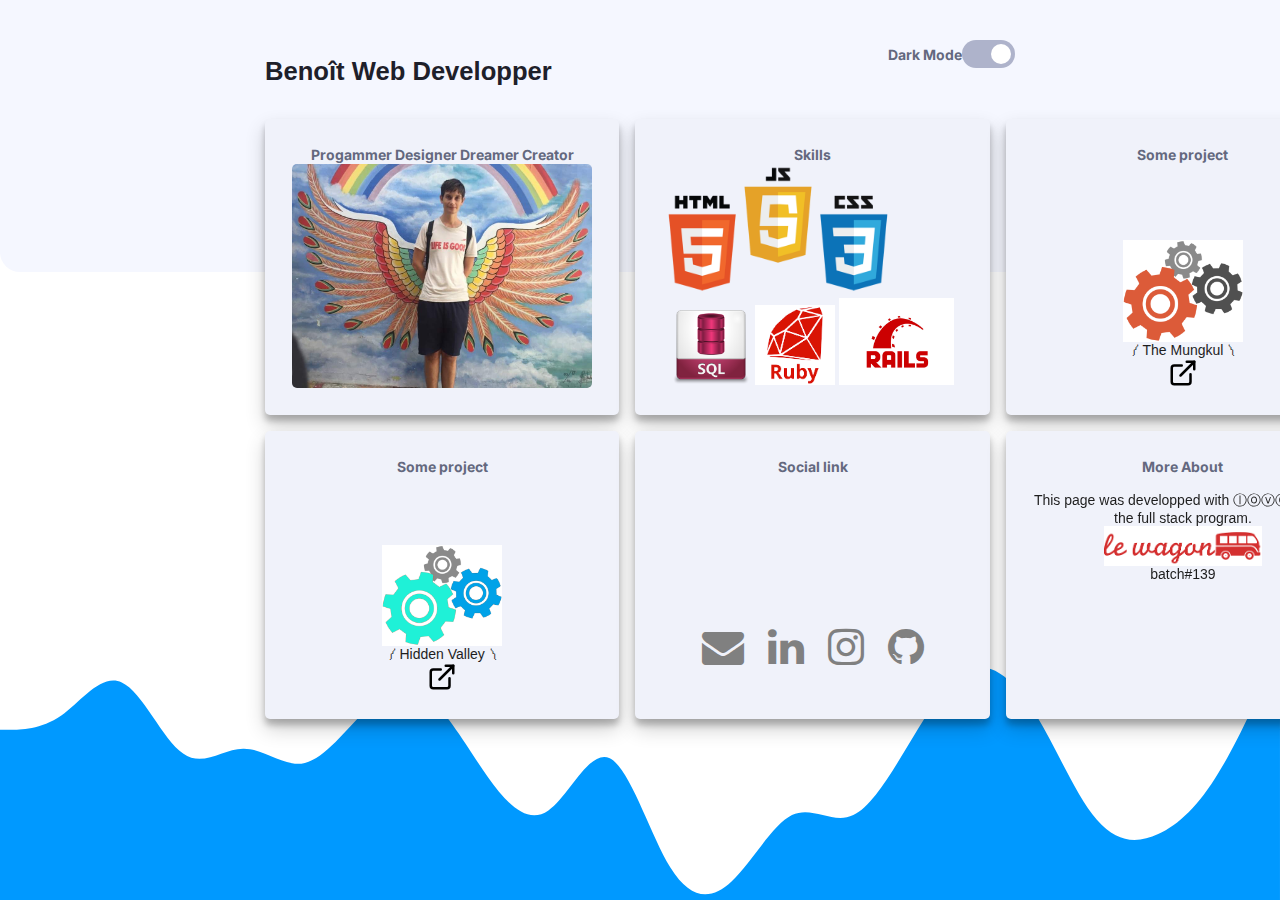
==== index.html @ b65e59a6 "add dark mode" ====
<html>

  <head>
      <meta charset="utf-8">
      <meta name="viewport" content="width=device-width, initial-scale=1.0">
      <link rel="stylesheet" type="text/css" href="./css/style.css">
      <link href="https://maxcdn.bootstrapcdn.com/font-awesome/4.2.0/css/font-awesome.min.css" rel="stylesheet">

      <link rel="icon" type="image/png" sizes="32x32" href="./images/favicon-32x32.png">

      <link href="https://fonts.googleapis.com/css2?family=Inter:wght@400;700&display=swap" rel="stylesheet">
      <title>Benoît Web Developper</title>
  </head>
  <body  class="light-theme">
    <div class="header--background"></div>
    <header>
      <div class="subtitle-container">
        <div>
          <h1>Benoît Web Developper</h1>
        </div>
        <hr>
        <div id="toggle-container">
          <h3 class="bold-text">Dark Mode</h2>
          <div id="toggle">
            <div id="toggle--cursor"></div>
          </div>
        </div>
      </div>
    </header>
    <main>
    <!-- <div class="container">
      <h1>Benoît Web Developper</h1>
      <hr> -->

      <div class="cards">

        <div class="card zoom">
          <h3> Progammer Designer Dreamer Creator</h3>
            <div class="card--avatar">
              <img class="card--avatar" src="./images/imageben.jpg" alt="Mon profil" width=100 >
            </div>
        </div>

        <div class="card zoom">
           <h3>Skills</h3>
          <div class="row">

             <img src="./images/trio.png" alt="trio.png" width=230 class="img">
          </div>

          <div class="row-inline" class="list-inline">
            <img src="./images/sql.png" alt="sql.png" width=80 class="img">
            <img src="./images/ruby.png" alt="ruby.png" width=80 class="img">
            <img src="./images/rails.png" alt="rails.png" width=115 class="img">
          </div>
        </div>

        <div class="card zoom">
          <h3>Some project</h3>
            <a href="https://tm.bamboolover.me">
              <img src="./images/rouage-1.png" alt="rouage-1.png" width=120 class="img">
              <p>༼ The Mungkul ༽</p>
              <img src="./images/external-link.svg" alt="external-link.svg" width=30 class="img">
            </a>
         </div>


       <div class="card zoom">
          <h3>Some project</h3>
            <a href="https://hv.bamboolover.me">
              <img src="./images/rouage-2.png" alt="rouage-2.png" width=120 class="img">
              <p>༼ Hidden Valley ༽</p>
              <img src="./images/external-link.svg" alt="external-link.svg" width=30 class="img">
            </a>
        </div>

        <div class="card zoom">
          <h3>Social link</h3>
          <ul class="list-inline">
            <li>
               <a href="mailto:ben.bamboolover@gmail.com">
                <i class="fa fa-envelope fa-3x"></i>
              </a>
            </li>
            <li>
              <a href="https://www.linkedin.com/in/beno%C3%AEt-mathonat/">
                <i class="fa fa-linkedin fa-3x"></i>
              </a>
            </li>
            <li>
              <a href="www.instagram.com/benoittravel">
                <i class="fa fa-instagram fa-3x"></i>
              </a>
            </li>
             <li>
              <a href="https://www.github.io/benoitbenben">
                <i class="fa fa-github fa-3x"></i>
              </a>
            </li>
          </ul>
        </div>

        <div class="card zoom">
           <h3>More About</h3>
           <br>
           <div class="flip-box">
            <div class="flip-box-inner">
              <div class="flip-box-front">

                   <p>This page was developped with ⓛⓞⓥⓔ during the full stack program.</p>
                   <img src="./images/logo-lewagon.png" alt="logo-wagon" height=40> <br><p>batch#139</p>

              </div>

                <div class="flip-box-back">

                  <ul>
                    <img src="./images/contact.png" alt="contact-me" height="100px" >
                    <p>༻ Update 1st quarter 2020 ༺</p>
                  </ul>
                </div>
            </div>
          </div>
        </div>

      </div>
    </div>
  </main>
  <script type="text/javascript" src="./script/script.js"></script>
  </body>

   <footer>
    <div class="bottom-wave">
      <svg xmlns="http://www.w3.org/2000/svg" viewBox="0 0 1440 320">
        <path fill="#0099ff" fill-opacity="1" d="M0,128L11.4,128C22.9,128,46,128,69,112C91.4,96,114,64,137,74.7C160,85,183,139,206,154.7C228.6,171,251,149,274,149.3C297.1,149,320,171,343,165.3C365.7,160,389,128,411,106.7C434.3,85,457,75,480,90.7C502.9,107,526,149,549,181.3C571.4,213,594,235,617,218.7C640,203,663,149,686,160C708.6,171,731,245,754,282.7C777.1,320,800,320,823,298.7C845.7,277,869,235,891,224C914.3,213,937,235,960,224C982.9,213,1006,171,1029,133.3C1051.4,96,1074,64,1097,58.7C1120,53,1143,75,1166,112C1188.6,149,1211,203,1234,229.3C1257.1,256,1280,256,1303,245.3C1325.7,235,1349,213,1371,176C1394.3,139,1417,85,1429,58.7L1440,32L1440,320L1428.6,320C1417.1,320,1394,320,1371,320C1348.6,320,1326,320,1303,320C1280,320,1257,320,1234,320C1211.4,320,1189,320,1166,320C1142.9,320,1120,320,1097,320C1074.3,320,1051,320,1029,320C1005.7,320,983,320,960,320C937.1,320,914,320,891,320C868.6,320,846,320,823,320C800,320,777,320,754,320C731.4,320,709,320,686,320C662.9,320,640,320,617,320C594.3,320,571,320,549,320C525.7,320,503,320,480,320C457.1,320,434,320,411,320C388.6,320,366,320,343,320C320,320,297,320,274,320C251.4,320,229,320,206,320C182.9,320,160,320,137,320C114.3,320,91,320,69,320C45.7,320,23,320,11,320L0,320Z"></path>
      </svg>

    </div>
  </footer>

</html>
---- css/style.css ----
/**/

/*.img-circle {
 border-radius: 50%;*/
}
.img {
  border-radius: 3px;
  padding-left: 5px;
}

.cards {
  display: grid;
  /*grid-template-columns: 1fr 1fr 1fr;*/
  grid-template-columns: auto auto auto;
  grid-gap: 1rem;


  margin: auto;
  padding: 1rem 0;
}
@media(max-width: 992px) {
  .cards {
    grid-template-columns: 1fr 1fr;
  }
}
@media(max-width: 768px) {
  .cards {
    grid-template-columns: 1fr;

  }
}

.card {
  background-color: white;
  width: 300px;
  margin: 20px;
  box-shadow: 0 10px 20px rgba(0, 0, 0, 0.19), 0 6px 6px rgba(0, 0, 0, 0.23);
  border-radius: 10px;
  padding: 30px;
  overflow: hidden;
  z-index: 2;
}

.card--avatar {
  width: 100%;
  height: 14rem;
  object-fit: cover;
  border-radius: 5px;

}

/*titres et body*/
h1 {
  color: #DD5555;
  font-size: 22px ;
  font-family: 'Montserrat', sans-serif;
  text-align: center;
}

h2 {
  color: rgb(30,30,30);
  font-size: 20px ;
  font-family: 'Arial', sans-serif;
  font-style: bold;
  text-align: center;
}

hr {
    border-bottom: 1.5px solid var(--text-1);
    margin: 1rem 0;
}

p {
  color: rgb(30,30,30);
  font-size: 14px ;
  font-family: 'Comic ', sans-serif;
  font-style: bold;
  text-align: center;
}

body {
  background: #fdfdfd;
  text-align: center;
  position: relative;
  z-index: 1;
}
footer .bottom-wave {
  position: absolute;
  z-index: -1;
  bottom: 0; left: 0; right: 0;
}

.fa {
  padding: 10px;
}

/* link*/

 a:hover {
  color: red;
  text-decoration: none;
  }
 a {
  color: grey;
  text-decoration: none;
  display: inline-block;
  }

.list-inline > li {
  display: inline-block;
  padding: 0px 0px;
  color: rgb(150, 150, 150);
}
.list-inline {
  padding-left: 0px;
  align-content: justify;
}

.zoom {
  transition: transform .2s;
  margin: 0 auto;
}

.zoom:hover {
  -ms-transform: scale(1.1); /* IE 9 */
  -webkit-transform: scale(1.1); /* Safari 3-8 */
  transform: scale(1.1);
}

/*flip 3D*/
/* The flip box container - set the width and height to whatever you want. We have added the border property to demonstrate that the flip itself goes out of the box on hover (remove perspective if you don't want the 3D effect */
.flip-box {
  background-color: transparent;
  width: 300px;
  height: 200px;
  perspective: 1000px; /* Remove this if you don't want the 3D effect */
}

/* This container is needed to position the front and back side */
.flip-box-inner {
  position: relative;
  width: 100%;
  height: 100%;
  text-align: center;
  transition: transform 0.8s;
  transform-style: preserve-3d;
}

/* Do an horizontal flip when you move the mouse over the flip box container */
.flip-box:hover .flip-box-inner {
  transform: rotateY(180deg);
}

/* Position the front and back side */
.flip-box-front, .flip-box-back {
  position: absolute;
  width: 100%;
  height: 100%;
  -webkit-backface-visibility: hidden; /* Safari */
  backface-visibility: hidden;
}

/* Style the front side */
.flip-box-front {
  background-color: transparent;
  color: black;
}

/* Style the back side */
.flip-box-back {
  background-color: transparent;
  color: white;
  transform: rotateY(180deg);
}
zz



h1, h2, h3, h4, h6, p, hr {
    margin: 0;
    font-size: 14px;
    box-shadow: none;
    border: none;
}

hr {
    border-bottom: 1.5px solid var(--text-1);
    margin: 1rem 0;
}

body {
    /* PRIMARY */
    --lime-green: hsl(163, 72%, 41%);
    --bright-red: hsl(356, 69%, 56%);

    --facebook: hsl(203, 89%, 53%);
    --twitter: hsl(195, 100%, 50%);
    --instagram: linear-gradient(150deg, hsl(37, 97%, 70%), hsl(329, 70%, 58%));
    --youtube: hsl(348, 97%, 39%);
    --toggle-dark: linear-gradient(90deg, hsl(210, 78%, 56%), hsl(146, 68%, 55%));

    /* STYLE */
    font-family: 'Inter', sans-serif;
    margin: 0;
    padding: 2rem;
    font-size: 14px;
    font-weight: 400;
    color: var(--text-1);
    background-color: var(--bg-color);
    min-height: 100vh;
    box-sizing: border-box;
    position: relative;
}

header {
    padding-top: 0.5rem;
}

header, main {
    position: relative;
    max-width: 400px;
    margin: auto;
}

.header--background {
    --radius: 20px;

    background-color: var(--top-bg-pattern);
    position: absolute;
    top: 0;
    left: 0;
    right: 0;
    height: 17rem;
    border-bottom-right-radius: var(--radius);
    border-bottom-left-radius: var(--radius);
}

.light-theme {
    --bg-color: hsl(0, 0%, 100%);
    --top-bg-pattern: hsl(225, 100%, 98%);
    --card-bg: hsl(227, 47%, 96%);
    --text-1: hsl(228, 12%, 44%);
    --text-2: hsl(230, 17%, 14%);
    --toggle: hsl(230, 22%, 74%);
}

.dark-theme {
    --bg-color: hsl(230, 17%, 14%);
    --top-bg-pattern: hsl(232, 19%, 15%);
    --card-bg: hsl(228, 28%, 20%);
    --text-1: hsl(228, 34%, 66%);
    --text-2: hsl(0, 0%, 100%);
    --toggle: linear-gradient(90deg, hsl(210, 78%, 56%), hsl(146, 68%, 55%));
}

h1 {
    font-size: 1.6rem;
    color: var(--text-2);
}

main .card-container:first-child {
    margin: 3rem 0;
}

#toggle-container p {
    margin-right: 1rem;
}

#toggle-container {
    /* margin: 1rem 0; */
    display: flex;
    justify-content: space-between;
    align-items: center;
    cursor: pointer;
}

#toggle {
    --toggle-height: 20px;
    --toggle-padding: 4px;

    background: var(--toggle);
    border-radius: 14px;
    width: 45px;
    height: var(--toggle-height);
    padding: var(--toggle-padding);
    position: relative;
}

#toggle-container:hover #toggle {
    background: var(--toggle-dark);
}

#toggle--cursor {
    position: absolute;
    right: 4px;
    transform: translateX(0);
    transition: all 0.25s ease-out;
    height: var(--toggle-height);
    width: var(--toggle-height);
    background-color: var(--bg-color);
    border-radius: calc(var(--toggle-height) / 2);
}

.toggle--active #toggle--cursor {
    right: 100%;
    transform: translateX(calc(100% + var(--toggle-padding)));
}

.card {
    text-align: center;
    background-color: var(--card-bg);
    border-radius: 5px;
    padding: 1.7rem;
    /* margin: 1.5rem 0; */
    display: flex;
    flex-direction: column;
    position: relative;
    justify-content: space-between;
    overflow: hidden;
}

.card-container {
    display: grid;
    grid-template-columns: repeat(1, 1fr);
    row-gap: 1.5rem;
    column-gap: 1.8rem;
    margin: 1.5rem 0;
}

.main-card {
    height: 150px;
    align-items: center;
}

.secondary-card {
    height: 80px;
}

.decoration {
    position: absolute;
    top: 0;
    left: 0;
    right: 0;
    height: 0.3rem;
}

.bold-text {
    font-weight: 700;
    font-size: 14px;
}

.title {
    font-size: 1.45rem;
}

.row {
    display: flex;
    flex-direction: row;
    align-items: flex-end;
    justify-content: space-between;
}

.decoration--facebook {
    background-color: var(--facebook);
}
.decoration--twitter {
    background-color: var(--twitter);
}
.decoration--instagram {
    background: var(--instagram);
}
.decoration--youtube {
    background-color: var(--youtube);
}

.card--heading {
    display: flex;
    align-items: center;
    /* margin: 0.3rem 0 1.3rem 0; */
}

.card--heading h3 {
    margin-left: 0.5rem;
    font-size: 0.7rem;
}

.card--total-number {
    font-size: 3rem;
    color: var(--text-2);
    font-weight: 700;
}

.main-card .card--total-number {
    font-size: 3rem;
}

#overview-part {
    margin: 2rem 0;
}

.secondary-card .card--total-number {
    font-size: 2rem;
}

.secondary-card .card--total-number {
    font-size: 2rem;
}

.card--total-followers {
    font-size: 0.9rem;
    font-weight: 400;
    text-transform: uppercase;
    letter-spacing: 0.15rem;
}

.card--evolution {
    font-weight: 700;
    display: flex;
    font-size: 0.7rem;
    /* margin-top: 1.5rem; */
}

.card--evolution-increase {
    color: var(--lime-green);
}

.card--evolution-increase:before {
    content: url("../images/icon-up.svg");
    display: block;
    position: relative;
    bottom: 3px;
    right: 5px;
}

.card--evolution-decrease {
    color: var(--bright-red);
}

.card--evolution-decrease:before {
    color: var(--bright-red);
    content: url("../images/icon-down.svg");
    display: block;
    position: relative;
    bottom: 3px;
    right: 5px;
}

.attribution {
    font-size: 11px;
    text-align: center;
    position: absolute;
    bottom: 0;
    left: 0;
    right: 0;
    padding: 1rem 0;
}

.attribution a {
    color: hsl(228, 45%, 44%);
    transition: color 0.2s ease;
}

.attribution a:hover {
    color: hsl(228, 45%, 60%);
}


@media screen and (min-width: 550px) {
    .subtitle-container {
        display: flex;
        align-items: flex-start;
        justify-content: space-between;
    }
    hr {
        display: none;
    }
}

@media screen and (min-width: 550px) and (max-width: 1350px) {
    header, main {
        position: relative;
        max-width: 750px;
        margin: auto;
    }
    .card-container {
        grid-template-columns: repeat(2, 1fr);
    }
}

@media screen and (min-width: 1350px){
    header, main {
        position: relative;
        max-width: 1100px;
        margin: auto;
    }

    .header--background {
        height: 14.4rem;
    }

    .card-container {
        grid-template-columns: repeat(4, 1fr);
    }

    hr {
        display: none;
    }
}
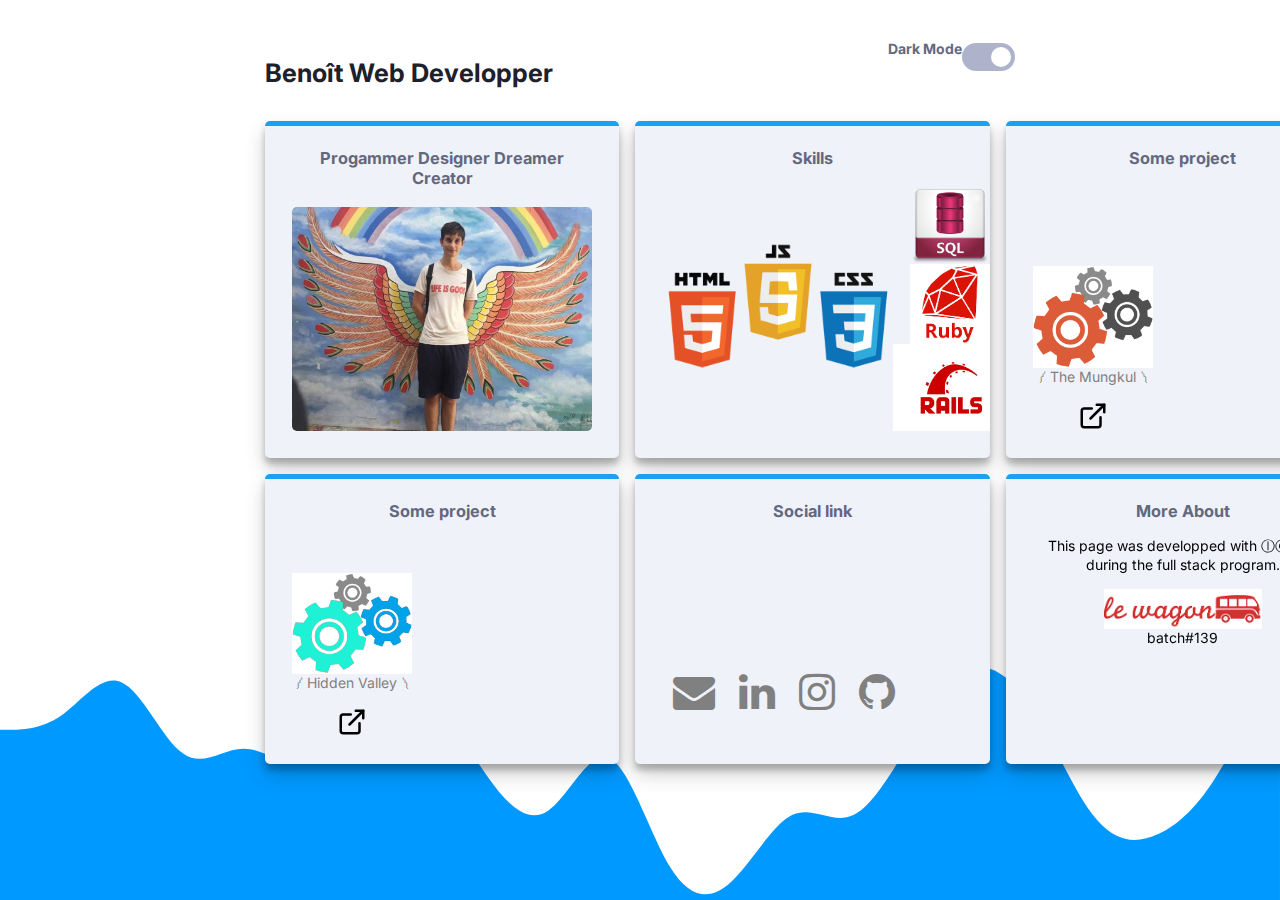
==== commit 8408a359: "fix title color" ====
--- a/index.html
+++ b/index.html
@@ -11,6 +11,7 @@
       <link href="https://fonts.googleapis.com/css2?family=Inter:wght@400;700&display=swap" rel="stylesheet">
       <title>Benoît Web Developper</title>
   </head>
+
   <body  class="light-theme">
     <div class="header--background"></div>
     <header>
@@ -20,7 +21,7 @@
         </div>
         <hr>
         <div id="toggle-container">
-          <h3 class="bold-text">Dark Mode</h2>
+          <h3 class="bold-text">Dark Mode</h3>
           <div id="toggle">
             <div id="toggle--cursor"></div>
           </div>
@@ -36,95 +37,111 @@
 
         <div class="card zoom">
           <h3> Progammer Designer Dreamer Creator</h3>
+          <div class="decoration decoration--facebook"></div>
+          <div class="card--heading">
             <div class="card--avatar">
+
               <img class="card--avatar" src="./images/imageben.jpg" alt="Mon profil" width=100 >
+            </div>
+          </div>
+        </div>
+
+        <div class="card zoom">
+           <h3>Skills</h3>
+           <div class="decoration decoration--facebook"></div>
+           <div class="card--heading">
+              <div class="row">
+
+                 <img src="./images/trio.png" alt="trio.png" width=230 class="img">
+              </div>
+
+              <div class="row-inline" class="list-inline">
+                <img src="./images/sql.png" alt="sql.png" width=80 class="img">
+                <img src="./images/ruby.png" alt="ruby.png" width=80 class="img">
+                <img src="./images/rails.png" alt="rails.png" width=115 class="img">
+              </div>
             </div>
         </div>
 
         <div class="card zoom">
-           <h3>Skills</h3>
-          <div class="row">
-
-             <img src="./images/trio.png" alt="trio.png" width=230 class="img">
-          </div>
-
-          <div class="row-inline" class="list-inline">
-            <img src="./images/sql.png" alt="sql.png" width=80 class="img">
-            <img src="./images/ruby.png" alt="ruby.png" width=80 class="img">
-            <img src="./images/rails.png" alt="rails.png" width=115 class="img">
-          </div>
-        </div>
-
-        <div class="card zoom">
           <h3>Some project</h3>
+          <div class="decoration decoration--facebook"></div>
+          <div class="card--heading">
             <a href="https://tm.bamboolover.me">
               <img src="./images/rouage-1.png" alt="rouage-1.png" width=120 class="img">
               <p>༼ The Mungkul ༽</p>
               <img src="./images/external-link.svg" alt="external-link.svg" width=30 class="img">
             </a>
          </div>
+       </div>
 
 
        <div class="card zoom">
-          <h3>Some project</h3>
-            <a href="https://hv.bamboolover.me">
-              <img src="./images/rouage-2.png" alt="rouage-2.png" width=120 class="img">
-              <p>༼ Hidden Valley ༽</p>
-              <img src="./images/external-link.svg" alt="external-link.svg" width=30 class="img">
+         <h3>Some project</h3>
+         <div class="decoration decoration--facebook"></div>
+         <div class="card--heading">
+           <a href="https://hv.bamboolover.me">
+             <img src="./images/rouage-2.png" alt="rouage-2.png" width=120 class="img">
+             <p>༼ Hidden Valley ༽</p>
+             <img src="./images/external-link.svg" alt="external-link.svg" width=30 class="img">
             </a>
+          </div>
+       </div>
+
+        <div class="card zoom">
+          <h3>Social link</h3>
+          <div class="decoration decoration--facebook"></div>
+            <div class="card--heading">
+            <ul class="list-inline">
+              <li>
+                 <a href="mailto:ben.bamboolover@gmail.com">
+                  <i class="fa fa-envelope fa-3x"></i>
+                </a>
+              </li>
+              <li>
+                <a href="https://www.linkedin.com/in/beno%C3%AEt-mathonat/">
+                  <i class="fa fa-linkedin fa-3x"></i>
+                </a>
+              </li>
+              <li>
+                <a href="www.instagram.com/benoittravel">
+                  <i class="fa fa-instagram fa-3x"></i>
+                </a>
+              </li>
+               <li>
+                <a href="https://www.github.io/benoitbenben">
+                  <i class="fa fa-github fa-3x"></i>
+                </a>
+              </li>
+            </ul>
+          </div>
         </div>
 
         <div class="card zoom">
-          <h3>Social link</h3>
-          <ul class="list-inline">
-            <li>
-               <a href="mailto:ben.bamboolover@gmail.com">
-                <i class="fa fa-envelope fa-3x"></i>
-              </a>
-            </li>
-            <li>
-              <a href="https://www.linkedin.com/in/beno%C3%AEt-mathonat/">
-                <i class="fa fa-linkedin fa-3x"></i>
-              </a>
-            </li>
-            <li>
-              <a href="www.instagram.com/benoittravel">
-                <i class="fa fa-instagram fa-3x"></i>
-              </a>
-            </li>
-             <li>
-              <a href="https://www.github.io/benoitbenben">
-                <i class="fa fa-github fa-3x"></i>
-              </a>
-            </li>
-          </ul>
-        </div>
+        <h3>More About</h3>
+          <div class="decoration decoration--facebook"></div>
+            <div class="card--heading">
+               <br>
+               <div class="flip-box">
+                 <div class="flip-box-inner">
+                   <div class="flip-box-front">
+                       <p>This page was developped with ⓛⓞⓥⓔ during the full stack program.</p>
+                       <img src="./images/logo-lewagon.png" alt="logo-wagon" height=40> <br><p>batch#139</p>
+                   </div>
 
-        <div class="card zoom">
-           <h3>More About</h3>
-           <br>
-           <div class="flip-box">
-            <div class="flip-box-inner">
-              <div class="flip-box-front">
-
-                   <p>This page was developped with ⓛⓞⓥⓔ during the full stack program.</p>
-                   <img src="./images/logo-lewagon.png" alt="logo-wagon" height=40> <br><p>batch#139</p>
-
-              </div>
-
-                <div class="flip-box-back">
-
-                  <ul>
-                    <img src="./images/contact.png" alt="contact-me" height="100px" >
-                    <p>༻ Update 1st quarter 2020 ༺</p>
-                  </ul>
-                </div>
+                   <div class="flip-box-back">
+                     <ul>
+                       <img src="./images/contact.png" alt="contact-me" height="100px" >
+                        <p>༻ Update 1st quarter 2020 ༺</p>
+                     </ul>
+                   </div>
+                 </div>
+               </div>
             </div>
-          </div>
         </div>
 
       </div>
-    </div>
+
   </main>
   <script type="text/javascript" src="./script/script.js"></script>
   </body>
--- a/css/style.css
+++ b/css/style.css
@@ -32,7 +32,7 @@
 }
 
 .card {
-  background-color: white;
+
   width: 300px;
   margin: 20px;
   box-shadow: 0 10px 20px rgba(0, 0, 0, 0.19), 0 6px 6px rgba(0, 0, 0, 0.23);
@@ -51,7 +51,7 @@
 }
 
 /*titres et body*/
-h1 {
+/*h1 {
   color: #DD5555;
   font-size: 22px ;
   font-family: 'Montserrat', sans-serif;
@@ -77,10 +77,10 @@
   font-family: 'Comic ', sans-serif;
   font-style: bold;
   text-align: center;
-}
+}*/
 
 body {
-  background: #fdfdfd;
+ /* background: #fdfdfd;*/
   text-align: center;
   position: relative;
   z-index: 1;
@@ -179,6 +179,7 @@
 
 h1, h2, h3, h4, h6, p, hr {
     margin: 0;
+    padding-bottom: 16px;s
     font-size: 14px;
     box-shadow: none;
     border: none;
@@ -238,7 +239,7 @@
 
 .light-theme {
     --bg-color: hsl(0, 0%, 100%);
-    --top-bg-pattern: hsl(225, 100%, 98%);
+    --top-bg-pattern: hsl(225, 100%, 100%);
     --card-bg: hsl(227, 47%, 96%);
     --text-1: hsl(228, 12%, 44%);
     --text-2: hsl(230, 17%, 14%);
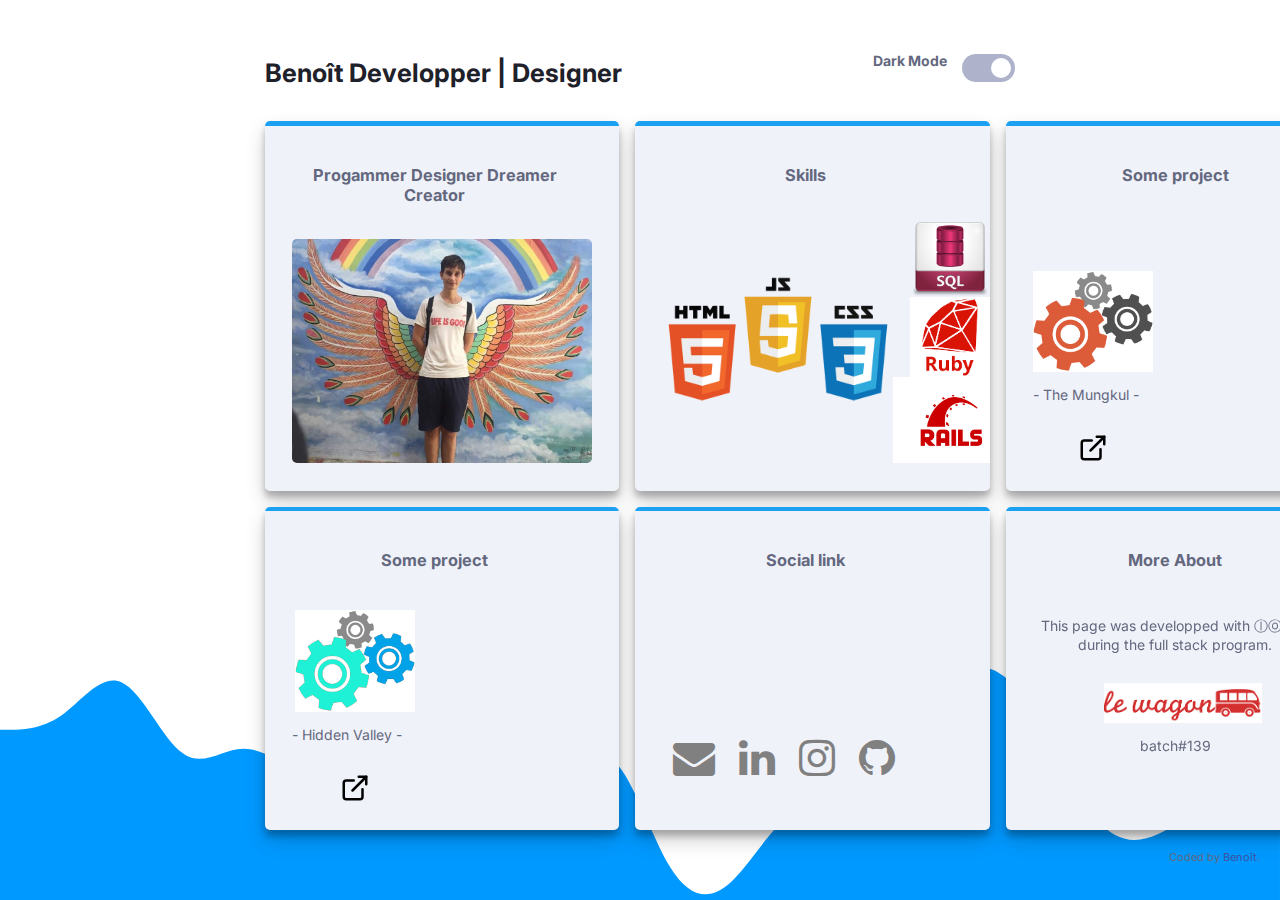
==== commit 49b995ae: "text color p fixed" ====
--- a/index.html
+++ b/index.html
@@ -17,11 +17,11 @@
     <header>
       <div class="subtitle-container">
         <div>
-          <h1>Benoît Web Developper</h1>
+          <h1>Benoît Developper | Designer</h1>
         </div>
         <hr>
         <div id="toggle-container">
-          <h3 class="bold-text">Dark Mode</h3>
+          <h2 class="bold-text">Dark Mode</h2>
           <div id="toggle">
             <div id="toggle--cursor"></div>
           </div>
@@ -69,7 +69,7 @@
           <div class="card--heading">
             <a href="https://tm.bamboolover.me">
               <img src="./images/rouage-1.png" alt="rouage-1.png" width=120 class="img">
-              <p>༼ The Mungkul ༽</p>
+              <p>- The Mungkul -</p>
               <img src="./images/external-link.svg" alt="external-link.svg" width=30 class="img">
             </a>
          </div>
@@ -82,7 +82,7 @@
          <div class="card--heading">
            <a href="https://hv.bamboolover.me">
              <img src="./images/rouage-2.png" alt="rouage-2.png" width=120 class="img">
-             <p>༼ Hidden Valley ༽</p>
+             <p>- Hidden Valley -</p>
              <img src="./images/external-link.svg" alt="external-link.svg" width=30 class="img">
             </a>
           </div>
@@ -143,6 +143,9 @@
       </div>
 
   </main>
+  <div class="attribution">
+    Coded by <a href="https://github.com/benoitbenben/" target="_blank">Benoît </a>.
+  </div>
   <script type="text/javascript" src="./script/script.js"></script>
   </body>
 
--- a/css/style.css
+++ b/css/style.css
@@ -178,12 +178,13 @@
 
 
 h1, h2, h3, h4, h6, p, hr {
-    margin: 0;
+    margin-right: 15;
     padding-bottom: 16px;s
     font-size: 14px;
     box-shadow: none;
     border: none;
 }
+
 
 hr {
     border-bottom: 1.5px solid var(--text-1);
@@ -259,6 +260,12 @@
     font-size: 1.6rem;
     color: var(--text-2);
 }
+h3 {
+    color: var(--text-1);
+}
+p {
+  color: var(--text-1);
+}
 
 main .card-container:first-child {
     margin: 3rem 0;
@@ -449,8 +456,9 @@
 
 .attribution {
     font-size: 11px;
-    text-align: center;
+    text-align: right;
     position: absolute;
+    margin: 20px;
     bottom: 0;
     left: 0;
     right: 0;
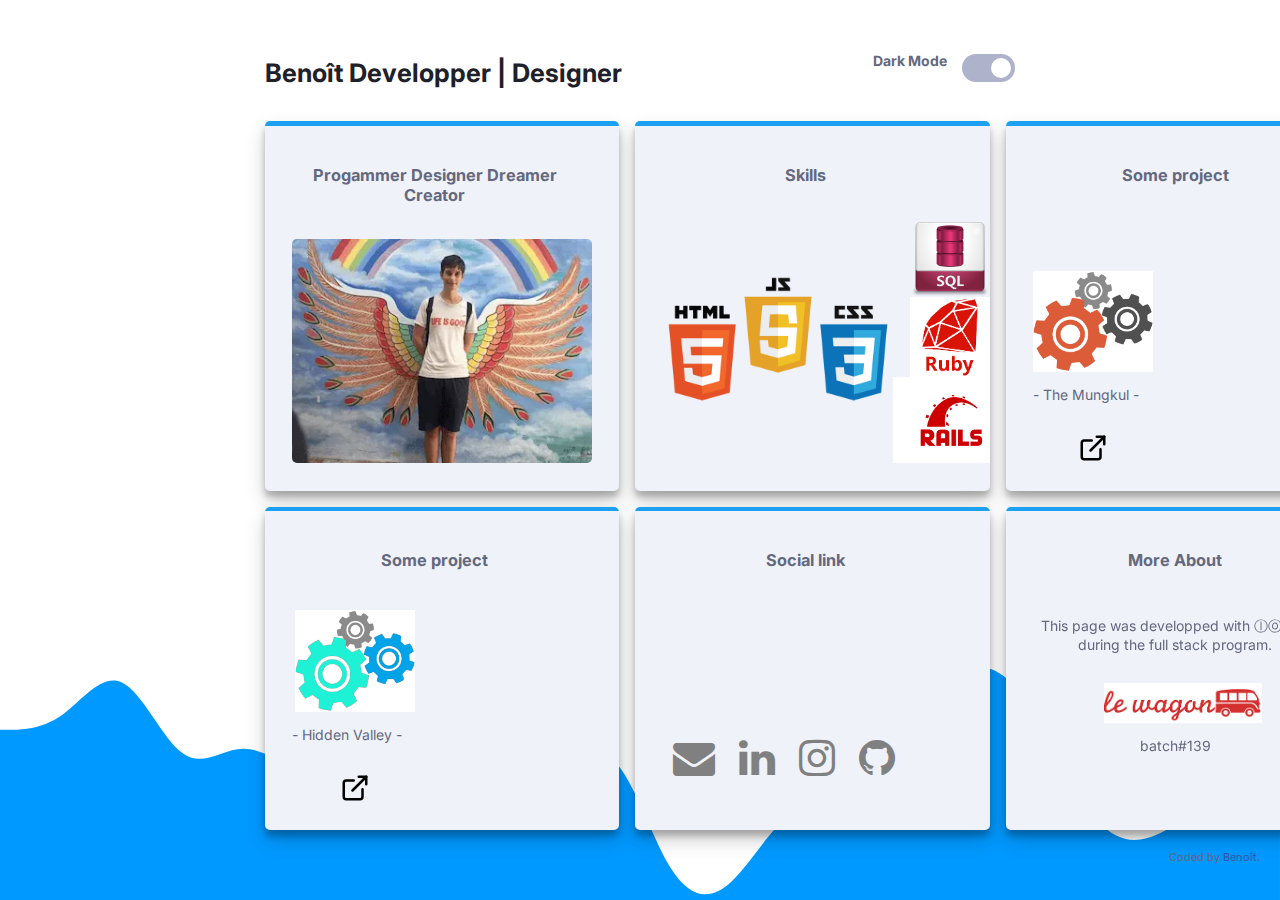
==== commit cbd9c083: "squoosh avatar" ====
--- a/index.html
+++ b/index.html
@@ -41,7 +41,7 @@
           <div class="card--heading">
             <div class="card--avatar">
 
-              <img class="card--avatar" src="./images/imageben.jpg" alt="Mon profil" width=100 >
+              <img class="card--avatar" src="./images/imageben.webp" alt="Mon profil" width=100 >
             </div>
           </div>
         </div>
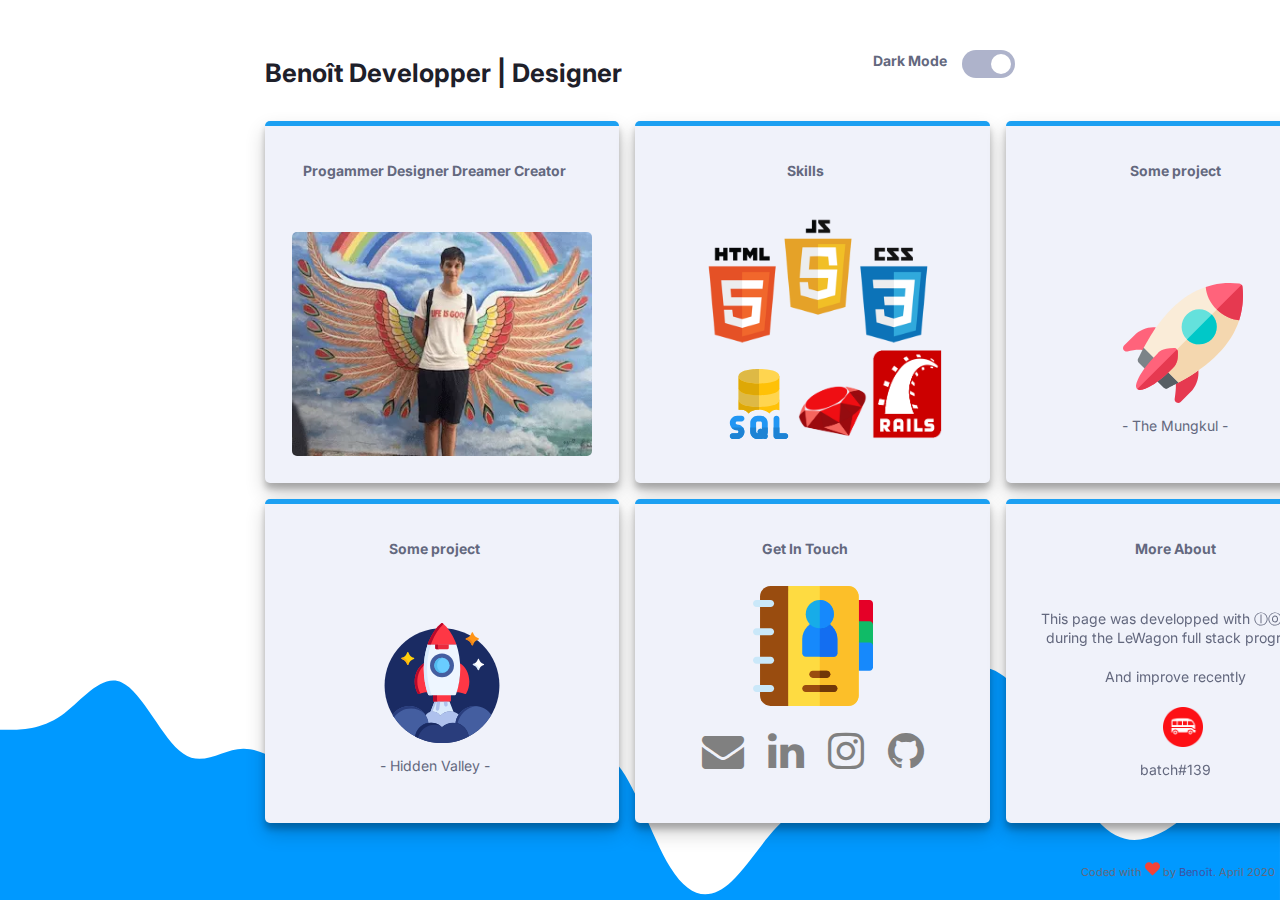
==== commit cbacc6fc: "image svg and improve fluid design" ====
--- a/index.html
+++ b/index.html
@@ -50,16 +50,19 @@
            <h3>Skills</h3>
            <div class="decoration decoration--facebook"></div>
            <div class="card--heading">
+             <ul>
               <div class="row">
 
                  <img src="./images/trio.png" alt="trio.png" width=230 class="img">
+
               </div>
 
               <div class="row-inline" class="list-inline">
-                <img src="./images/sql.png" alt="sql.png" width=80 class="img">
-                <img src="./images/ruby.png" alt="ruby.png" width=80 class="img">
-                <img src="./images/rails.png" alt="rails.png" width=115 class="img">
+                <img src="./images/sql-server.svg" alt="sql-server" width=70 class="img">
+                <img src="./images/ruby.png" alt="ruby" width=70 class="img">
+                <img src="./images/rails.png" alt="rails.png" width=70 class="img">
               </div>
+               </ul>
             </div>
         </div>
 
@@ -68,9 +71,8 @@
           <div class="decoration decoration--facebook"></div>
           <div class="card--heading">
             <a href="https://tm.bamboolover.me">
-              <img src="./images/rouage-1.png" alt="rouage-1.png" width=120 class="img">
+              <img src="./images/rocket-1.svg" alt="rocket-1" width=120 class="img">
               <p>- The Mungkul -</p>
-              <img src="./images/external-link.svg" alt="external-link.svg" width=30 class="img">
             </a>
          </div>
        </div>
@@ -81,17 +83,19 @@
          <div class="decoration decoration--facebook"></div>
          <div class="card--heading">
            <a href="https://hv.bamboolover.me">
-             <img src="./images/rouage-2.png" alt="rouage-2.png" width=120 class="img">
+             <img src="./images/rocket-2.svg" alt="rocket-2" width=120 class="img">
              <p>- Hidden Valley -</p>
-             <img src="./images/external-link.svg" alt="external-link.svg" width=30 class="img">
-            </a>
+           </a>
           </div>
        </div>
 
         <div class="card zoom">
-          <h3>Social link</h3>
+          <h3>Get In Touch</h3>
           <div class="decoration decoration--facebook"></div>
+
             <div class="card--heading">
+              <img src="./images/contact.svg" alt="contact" width=120 class="img">
+
             <ul class="list-inline">
               <li>
                  <a href="mailto:ben.bamboolover@gmail.com">
@@ -125,13 +129,14 @@
                <div class="flip-box">
                  <div class="flip-box-inner">
                    <div class="flip-box-front">
-                       <p>This page was developped with ⓛⓞⓥⓔ during the full stack program.</p>
-                       <img src="./images/logo-lewagon.png" alt="logo-wagon" height=40> <br><p>batch#139</p>
+                       <p>This page was developped with ⓛⓞⓥⓔ during the LeWagon full stack program.</p>
+                       <p>And improve recently </p>
+                       <img src="./images/lewagon.png" alt="logo-wagon" height=40> <br><p>batch#139</p>
                    </div>
 
                    <div class="flip-box-back">
                      <ul>
-                       <img src="./images/contact.png" alt="contact-me" height="100px" >
+                       <img src="./images/support.svg" alt="support" height="100px" >
                         <p>༻ Update 1st quarter 2020 ༺</p>
                      </ul>
                    </div>
@@ -144,7 +149,7 @@
 
   </main>
   <div class="attribution">
-    Coded by <a href="https://github.com/benoitbenben/" target="_blank">Benoît </a>.
+    Coded with <img src="./images/heart.svg" alt="heart" height="15px" > by <a href="https://github.com/benoitbenben/" target="_blank">Benoît</a>. April 2020
   </div>
   <script type="text/javascript" src="./script/script.js"></script>
   </body>
--- a/css/style.css
+++ b/css/style.css
@@ -6,7 +6,6 @@
 }
 .img {
   border-radius: 3px;
-  padding-left: 5px;
 }
 
 .cards {
@@ -98,7 +97,7 @@
 /* link*/
 
  a:hover {
-  color: red;
+  color: orangered;
   text-decoration: none;
   }
  a {
@@ -142,7 +141,7 @@
   position: relative;
   width: 100%;
   height: 100%;
-  text-align: center;
+  text-align: justify-center;
   transition: transform 0.8s;
   transform-style: preserve-3d;
 }
@@ -179,7 +178,7 @@
 
 h1, h2, h3, h4, h6, p, hr {
     margin-right: 15;
-    padding-bottom: 16px;s
+    padding-bottom: 8px;
     font-size: 14px;
     box-shadow: none;
     border: none;
@@ -383,7 +382,7 @@
 }
 
 .card--heading {
-    display: flex;
+    display: relative;
     align-items: center;
     /* margin: 0.3rem 0 1.3rem 0; */
 }
@@ -458,7 +457,7 @@
     font-size: 11px;
     text-align: right;
     position: absolute;
-    margin: 20px;
+    margin: 5px;
     bottom: 0;
     left: 0;
     right: 0;
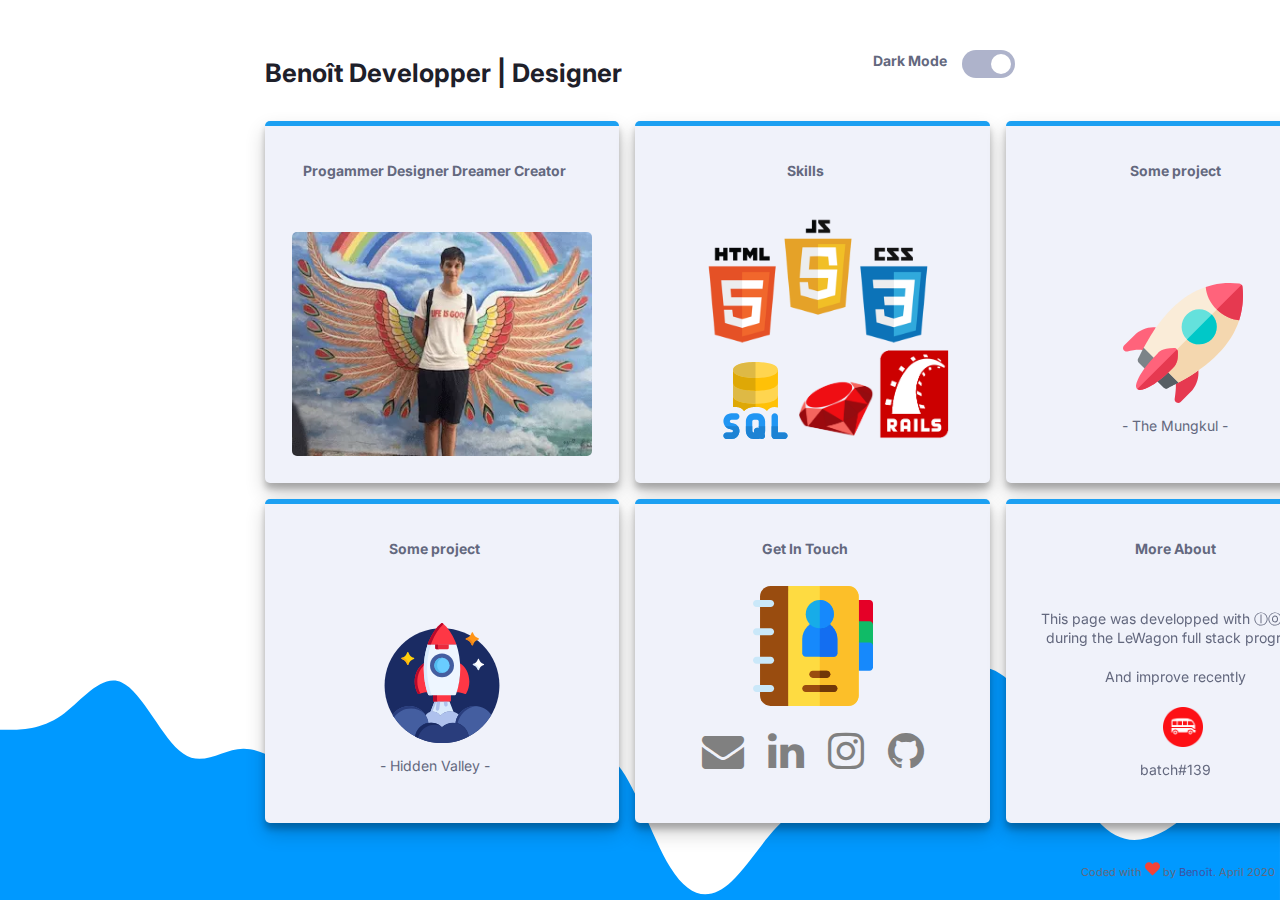
==== commit 124dc898: "fix bug affichage" ====
--- a/index.html
+++ b/index.html
@@ -58,9 +58,10 @@
               </div>
 
               <div class="row-inline" class="list-inline">
-                <img src="./images/sql-server.svg" alt="sql-server" width=70 class="img">
-                <img src="./images/ruby.png" alt="ruby" width=70 class="img">
+                 <img src="./images/sql-server.svg" alt="sql-server" width=77 class="img">
+                 <img src="./images/ruby.png" alt="ruby" width=77 class="img">
                 <img src="./images/rails.png" alt="rails.png" width=70 class="img">
+
               </div>
                </ul>
             </div>
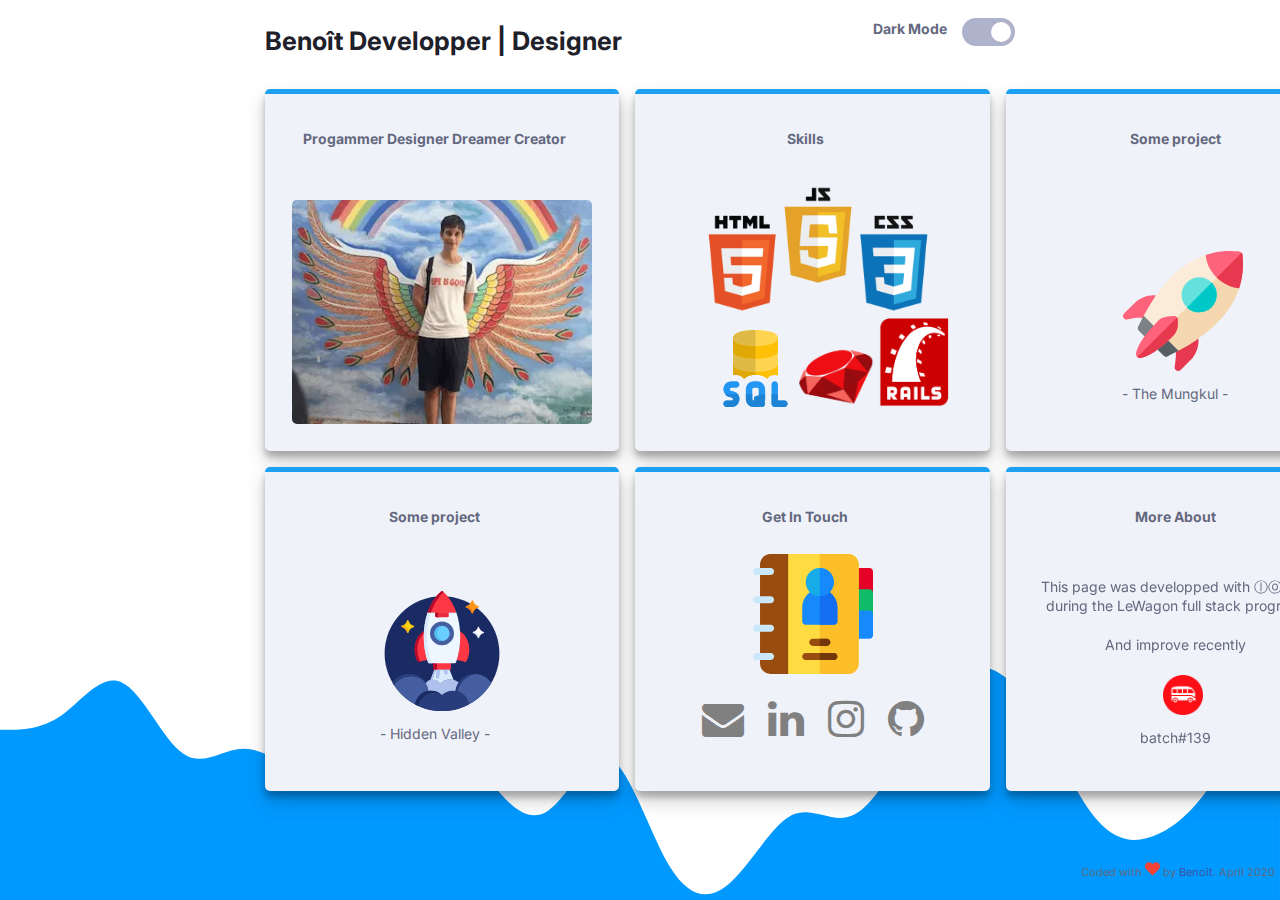
==== commit 653624f8: "add thumbnail and meta tags for share page overview" ====
--- a/index.html
+++ b/index.html
@@ -6,6 +6,13 @@
       <link rel="stylesheet" type="text/css" href="./css/style.css">
       <link href="https://maxcdn.bootstrapcdn.com/font-awesome/4.2.0/css/font-awesome.min.css" rel="stylesheet">
 
+      <meta property="og:title" content="Benoît Developper | Designer">
+      <meta property="og:description" content="Some kind of portfolio.">
+      <meta property="og:image" content="./images/thumbnail.jpg">
+      <meta property="og:url" content="http://bamboolover.me">
+      <meta name="twitter:card" content="summary_large_image">
+      <meta property="og:site_name" content="Benoît Developper | Designer">
+      <meta name="twitter:image:alt" content="Alt text for image">
       <link rel="icon" type="image/png" sizes="32x32" href="./images/favicon-32x32.png">
 
       <link href="https://fonts.googleapis.com/css2?family=Inter:wght@400;700&display=swap" rel="stylesheet">
--- a/css/style.css
+++ b/css/style.css
@@ -204,7 +204,7 @@
     /* STYLE */
     font-family: 'Inter', sans-serif;
     margin: 0;
-    padding: 2rem;
+    /*padding: 2rem;   */
     font-size: 14px;
     font-weight: 400;
     color: var(--text-1);
